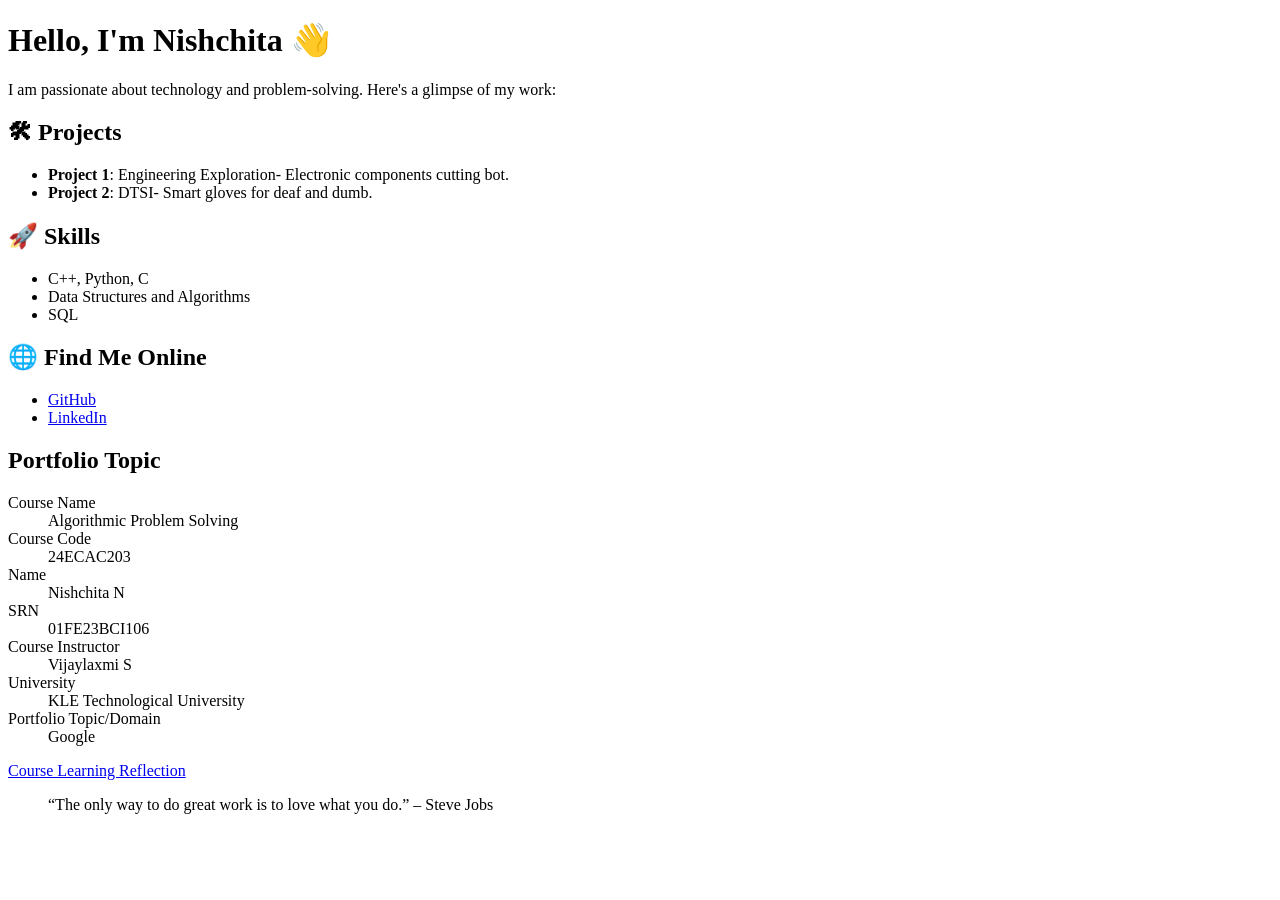
==== index.html @ a2b12e01 "Create index.html" ====
<!DOCTYPE html>
<html lang="en">
<head>
    <meta charset="UTF-8">
    <meta name="viewport" content="width=device-width, initial-scale=1.0">
    <title>Portfolio</title>
    <link rel="stylesheet" href="style.css">
    <link href="https://fonts.googleapis.com/css2?family=Poppins:wght@300;400;600&display=swap" rel="stylesheet">
</head>
<body>
    <header>
        <h1>Hello, I'm Nishchita 👋</h1>
        <p>I am passionate about technology and problem-solving. Here's a glimpse of my work:</p>
    </header>

    <section>
        <h2>🛠 Projects</h2>
        <ul>
            <li><strong>Project 1</strong>: Engineering Exploration- Electronic components cutting bot.</li>
            <li><strong>Project 2</strong>: DTSI- Smart gloves for deaf and dumb.</li>
        </ul>

        <h2>🚀 Skills</h2>
        <ul>
            <li>C++, Python, C </li>
            <li>Data Structures and Algorithms</li>
            <li>SQL </li>
        </ul>

        <h2>🌐 Find Me Online</h2>
        <ul>
            <li><a href="https://github.com/Nishchita106" target="_blank">GitHub</a></li>
            <li><a href="https://www.linkedin.com/in/nishchita-neelappagoudar-3a7629330?utm_source">LinkedIn</a></li>
        </ul>

        <h2>Portfolio Topic</h2>
        <dl>
            <dt>Course Name</dt>
            <dd>Algorithmic Problem Solving</dd>

            <dt>Course Code</dt>
            <dd>24ECAC203</dd>

            <dt>Name</dt>
            <dd>Nishchita N</dd>

            <dt>SRN</dt>
            <dd>01FE23BCI106</dd>

            <dt>Course Instructor</dt>
            <dd>Vijaylaxmi S</dd>

            <dt>University</dt>
            <dd>KLE Technological University</dd>

            <dt>Portfolio Topic/Domain</dt>
            <dd>Google</dd>
        </dl>

              <a href="learning.html">Course Learning Reflection</a>


        
        <blockquote>“The only way to do great work is to love what you do.” – Steve Jobs</blockquote>
    </section>
</body>
</html>
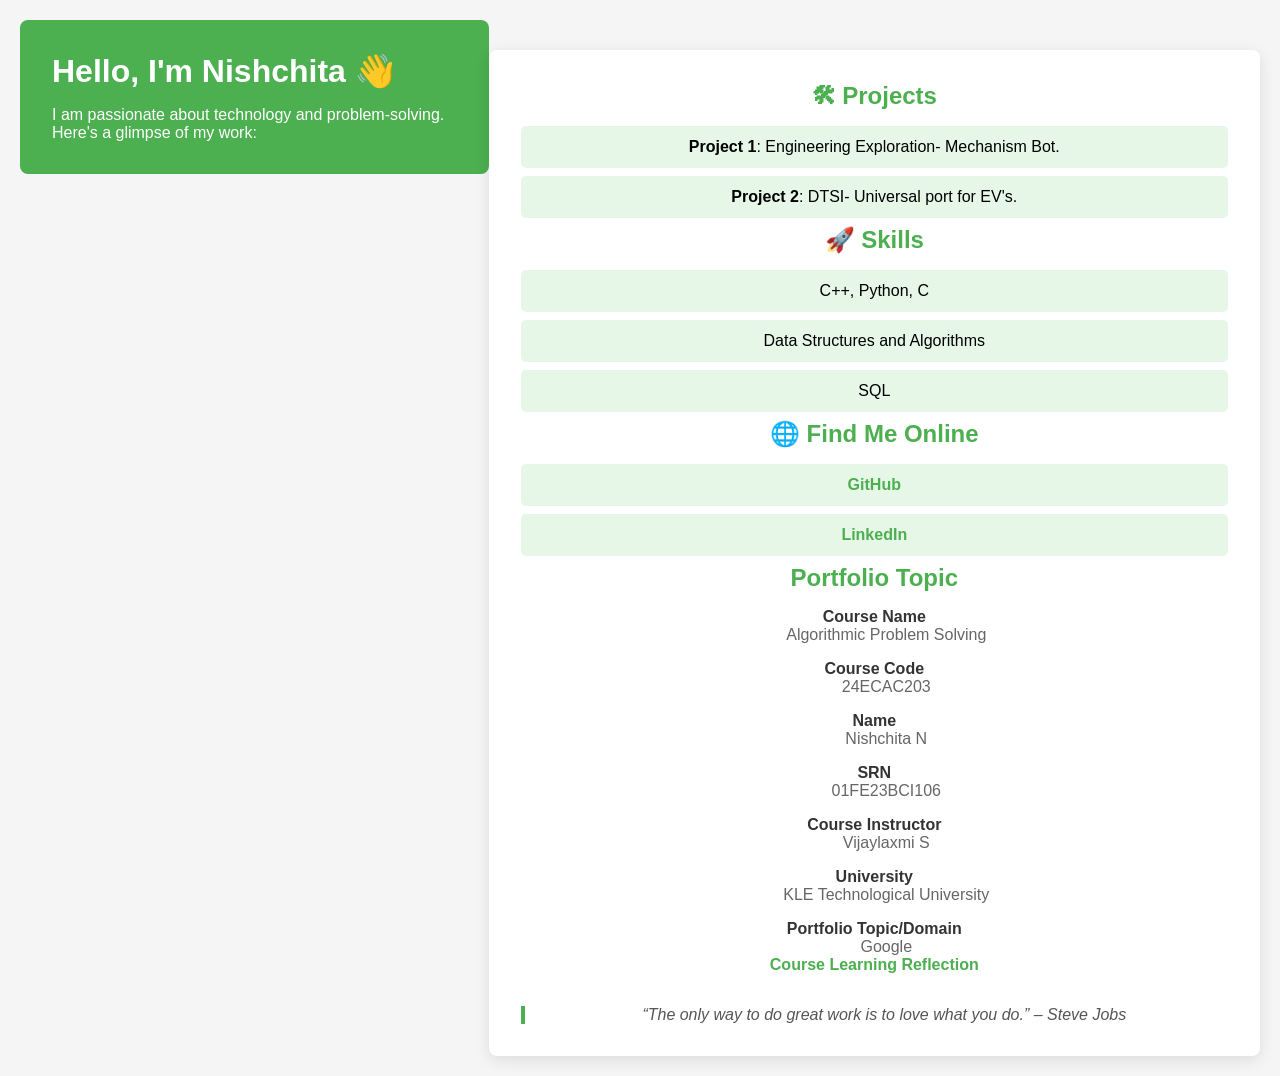
==== commit 9b66b297: "Update index.html" ====
--- a/index.html
+++ b/index.html
@@ -16,8 +16,8 @@
     <section>
         <h2>🛠 Projects</h2>
         <ul>
-            <li><strong>Project 1</strong>: Engineering Exploration- Electronic components cutting bot.</li>
-            <li><strong>Project 2</strong>: DTSI- Smart gloves for deaf and dumb.</li>
+            <li><strong>Project 1</strong>: Engineering Exploration- Mechanism Bot.</li>
+            <li><strong>Project 2</strong>: DTSI- Universal port for EV's.</li>
         </ul>
 
         <h2>🚀 Skills</h2>
--- a/style.css
+++ b/style.css
@@ -0,0 +1,109 @@
+/* Reset default margin and padding */
+* {
+    margin: 0;
+    padding: 0;
+    box-sizing: border-box;
+}
+
+/* Global Styles */
+body {
+    font-family: 'Poppins', sans-serif;
+    background-color: #f5f5f5;
+    margin: 0;
+    padding: 20px; /* Adding padding to the body to prevent sticking at the top */
+    display: flex;
+    justify-content: center;
+    align-items: flex-start; /* Aligns content towards the top */
+    min-height: 100vh;
+}
+
+/* Main Container */
+section {
+    background-color: white;
+    padding: 2rem;
+    width: 90%;
+    max-width: 800px;
+    box-shadow: 0 4px 15px rgba(0, 0, 0, 0.1);
+    border-radius: 8px;
+    text-align: center;
+    margin-top: 30px; /* Adding margin to ensure there's space from the top */
+}
+
+/* Header */
+header {
+    background-color: #4CAF50;
+    color: white;
+    padding: 2rem;
+    border-radius: 8px;
+    margin-bottom: 1.5rem;
+}
+
+header h1 {
+    font-size: 2rem;
+    margin: 0;
+}
+
+header p {
+    margin: 1rem 0 0;
+}
+
+/* Section Titles */
+h2 {
+    color: #4CAF50;
+    margin-bottom: 1rem;
+}
+
+/* List Items */
+ul {
+    list-style: none;
+    padding: 0;
+}
+
+ul li {
+    background-color: #e7f7e7;
+    margin-bottom: 0.5rem;
+    padding: 0.75rem;
+    border-radius: 5px;
+}
+
+/* Links */
+a {
+    color: #4CAF50;
+    text-decoration: none;
+    font-weight: bold;
+}
+
+a:hover {
+    text-decoration: underline;
+}
+
+/* Definition List */
+dl dt {
+    font-weight: bold;
+    color: #333;
+    margin-top: 1rem;
+}
+
+dl dd {
+    margin-left: 1.5rem;
+    color: #666;
+}
+
+/* Blockquote */
+blockquote {
+    font-style: italic;
+    color: #555;
+    border-left: 4px solid #4CAF50;
+    padding-left: 1rem;
+    margin-top: 2rem;
+}
+
+/* Responsive Design */
+@media (max-width: 600px) {
+    section {
+        padding: 1.5rem;
+    }
+
+    header {
+        padding: 1.5rem;
+    }
